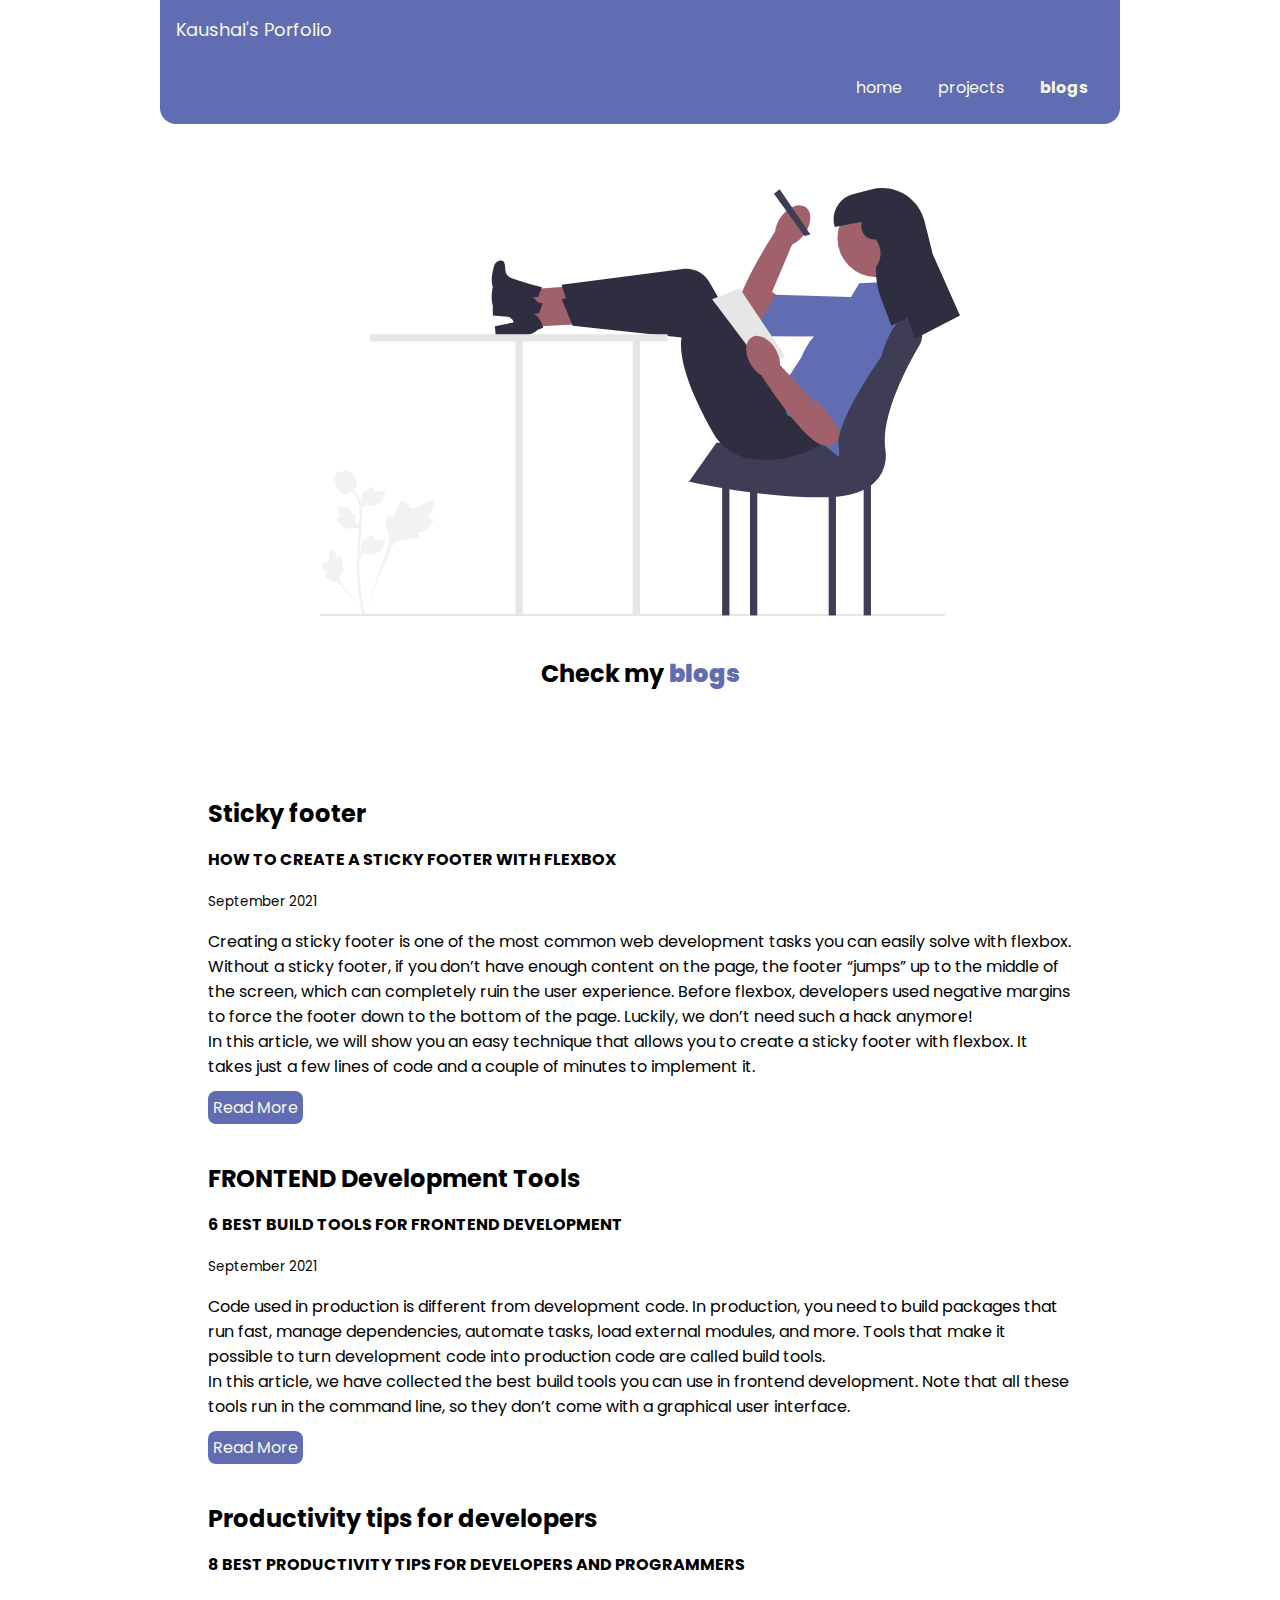
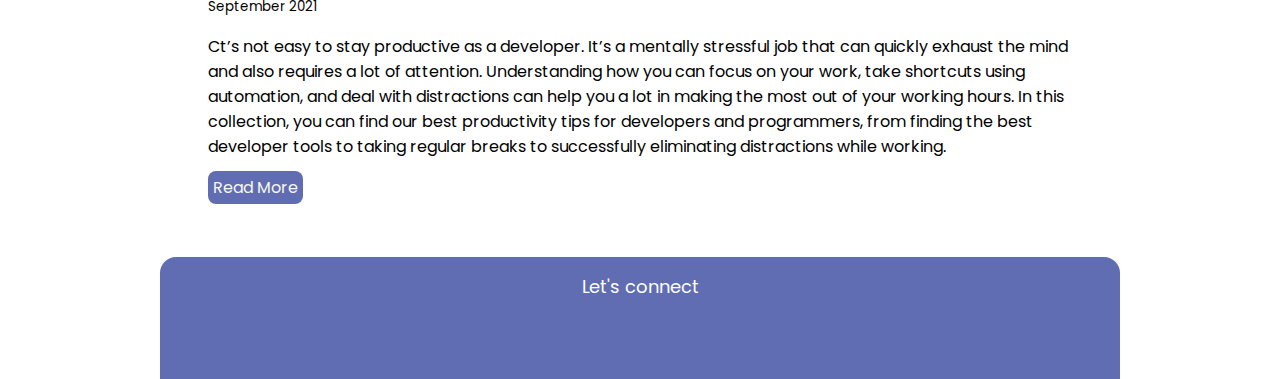
==== blogs.html @ 43d2c3d7 "Initial code" ====
<!DOCTYPE html>
<html lang="en">
<head>
    <meta charset="UTF-8">
    <meta http-equiv="X-UA-Compatible" content="IE=edge">
    <meta name="viewport" content="width=device-width, initial-scale=1.0">
    <link rel="stylesheet" href="/style.css">
    <link rel="stylesheet" href="https://cdnjs.cloudflare.com/ajax/libs/font-awesome/6.2.0/css/all.min.css" integrity="sha512-xh6O/CkQoPOWDdYTDqeRdPCVd1SpvCA9XXcUnZS2FmJNp1coAFzvtCN9BmamE+4aHK8yyUHUSCcJHgXloTyT2A==" crossorigin="anonymous" referrerpolicy="no-referrer" />
    <title>Kaushal | blogs</title>
</head>
<body>
    <nav>
      <div class="brand-text">Kaushal's Porfolio</div>
      <ul class="link-list">
        <li><a href="./index.html">home</a></li>
        <li><a href="./projects.html">projects</a></li>
        <li><a class="active" href="#">blogs</a></li>
      </ul>
    </nav>
    <div class="hero-img-container">
        <div class="hero-img">
          <img src="/images/blogs-hero.svg" alt="" />
        </div>
        <h2>Check my <span class="text-primary">blogs</span></h2>
      </div>
    </header>
<ol reversed class="link-list">
      <li>
        <div class="container container-center">
          <h2>Sticky footer</h2>
          <h4>HOW TO CREATE A STICKY FOOTER WITH FLEXBOX</h4>
          <small>September 2021</small>
          <p>Creating a sticky footer is one of the most common web development tasks you can easily solve with flexbox. Without a sticky footer, if you don’t have enough content on the page, the footer “jumps” up to the middle of the screen, which can completely ruin the user experience. Before flexbox, developers used negative margins to force the footer down to the bottom of the page. Luckily, we don’t need such a hack anymore!
<br>
In this article, we will show you an easy technique that allows you to create a sticky footer with flexbox. It takes just a few lines of code and a couple of minutes to implement it.</p>
          <a class="link link-primary" href="https://www.developerdrive.com/sticky-footer-with-flexbox/">Read More</a>
        </div>
      </li>
      <li>
        <div class="container container-center">
          <h2>FRONTEND Development Tools</h2>
          <h4>6 BEST BUILD TOOLS FOR FRONTEND DEVELOPMENT</h4>
          <small>September 2021</small>
          <p>Code used in production is different from development code. In production, you need to build packages that run fast, manage dependencies, automate tasks, load external modules, and more. Tools that make it possible to turn development code into production code are called build tools.
            <br>
In this article, we have collected the best build tools you can use in frontend development. Note that all these tools run in the command line, so they don’t come with a graphical user interface.</p>
          <a class="link link-primary" href="https://www.developerdrive.com/best-build-tools-frontend-development/">Read More</a>
        </div>
      </li>
  <li>
        <div class="container container-center">
          <h2>Productivity tips for developers</h2>
          <h4>8 BEST PRODUCTIVITY TIPS FOR DEVELOPERS AND PROGRAMMERS</h4>
          <small>September 2021</small>
          <p>Ct’s not easy to stay productive as a developer. It’s a mentally stressful job that can quickly exhaust the mind and also requires a lot of attention. Understanding how you can focus on your work, take shortcuts using automation, and deal with distractions can help you a lot in making the most out of your working hours. In this collection, you can find our best productivity tips for developers and programmers, from finding the best developer tools to taking regular breaks to successfully eliminating distractions while working.
           </p>
          <a  class="link link-primary" href="https://www.developerdrive.com/productivity-tips-for-developers-and-programmers/">Read More</a>
        </div>
      </li>
      </ol>
        <footer>
      <div class="footer-text">Let's connect</div>
      <ul class="link-list">
        <li><a href=""><i class="fa-brands fa-twitter"></i></a></li>
        <li><a href=""><i class="fa-brands fa-github"></i></a></li>
        <li><a href=""><i class="fa-brands fa-linkedin"></i></a></li>
      </ul>
    </footer>
</body>
</html>
---- style.css ----
@import url('https://fonts.googleapis.com/css2?family=Fira+Code:wght@300;400&family=Joan&family=Poppins:wght@400;700&family=Roboto&display=swap');

:root{
    --primary-clr:#606DB2;
    --secondary-clr:#353C62;
    --background-dark:#0A0B12;
    --background-light:#707CBA;
    --text-light-grey:#B7BDDC;
    --text-light:#f7f7e9;
}

*{
    margin:0px;
    padding: 0px;
    box-sizing: border-box;

}
body{
    font-family: 'Poppins', sans-serif;
}
nav{
    margin: 0 auto;
    background-color: var(--primary-clr);
    border-bottom-left-radius: 1rem;
    border-bottom-right-radius: 1rem;
    color: var(--text-light);
    padding-bottom: 0.5rem;
    max-width: 960px;
    width: 85%;
}
.brand-text{
    padding: 1rem;
}
nav .link-list{
    list-style-type: none;
    text-align: right;
    padding: 1rem;
    /* padding-bottom: 1rem; */
}
.link-list li{
    display: inline;
    padding: 1rem;

}
.link-list li a{
    color: var(--text-light);
    text-decoration: none;

}
nav .active{
    font-weight: bold;
}
nav .brand-text{
    /* font-weight: bold; */
    font-size: large;
}

.hero-img-container{
    text-align: center;
    margin:4rem auto;
    

}
.hero-img img{
    width:85%;
    max-width:40rem;
    padding-bottom: 2rem;
}
.text-primary{
    color: var(--primary-clr);
    font-weight: bolder;
}

/* section */
.container{
    padding: 0 2rem;
}
.container-center{
    max-width: 960px;
    margin: auto;
}
section .container{
    text-align: center;
    width: 85%;
    background-color: var(--text-light-grey);
    border-radius: 2rem;
    padding: 1rem;
    margin-bottom: 2rem;
}
section .container p{
    margin-bottom: 2rem;
    margin-top:2rem
}

section .project-section{
    background-color: white;
}

.link{
    text-decoration: none;
    border-radius: 0.5rem;
    padding: 0.3rem 0.3rem;

}
.link-primary{
    background-color: var(--primary-clr);
    color: white;
}
.link-secondary{
    background-color: white;
    color: var(--primary-clr);
    border: 1px solid var(--primary-clr);
}
footer{
    margin: 0 auto;
    background-color: var(--primary-clr);
    text-align: center;
    color: white;
    padding: 1rem;
    max-width: 960px;
    border-top-left-radius: 1rem;
    border-top-right-radius: 1rem;
    width: 85%;

}
footer .link-list{
    text-align: center;
    margin:1rem 0;
}
footer .footer-text {
    /* font-weight: bold; */
    font-size: large;
}
/* .link-list{
    text-align: center;
} */
ol {
    padding: 2rem;
    padding-top:0;
}
ol li .container *{
    margin: 1rem;
}
ol .container-center .link-secondary{
    color: var(--primary-clr);
}
footer li a i{
    color: white;
    font-size: 1.3rem;
}
footer li a i:hover{
    transform: scale(1.5);
}
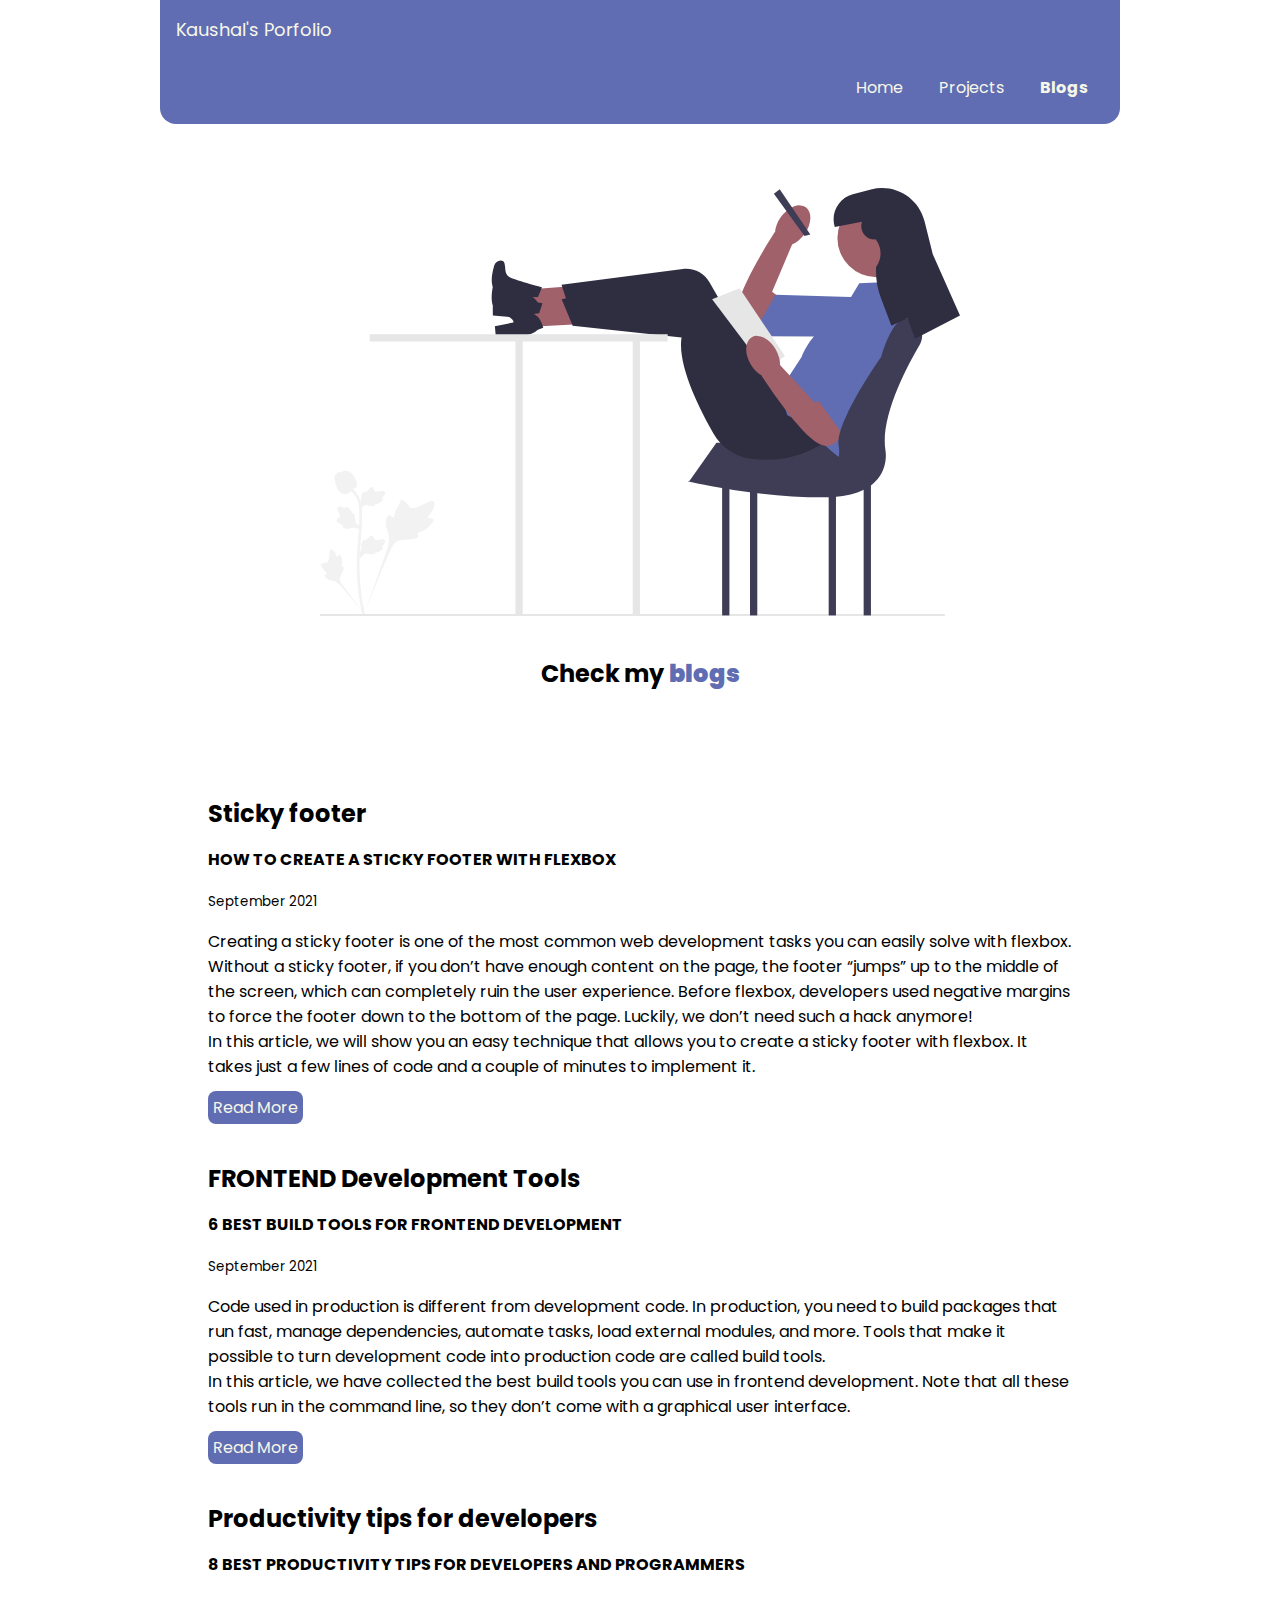
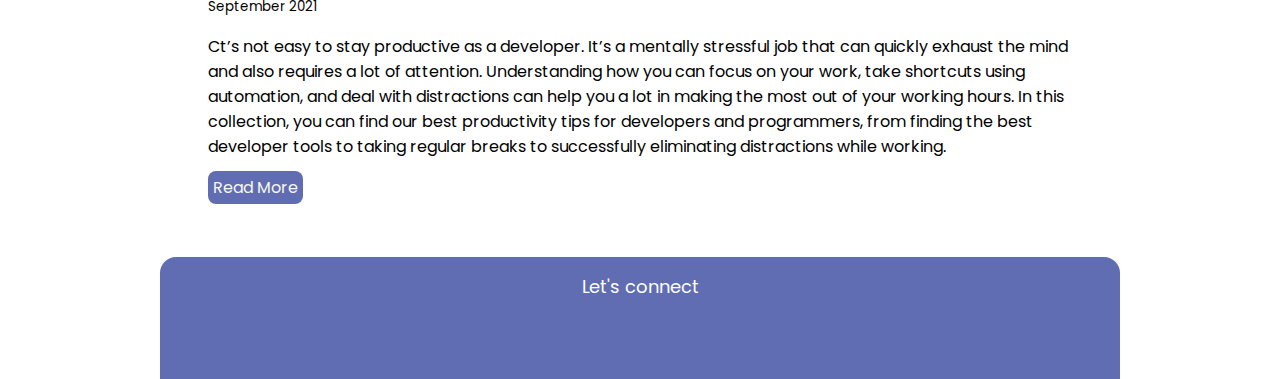
==== commit c46c5ed2: "refactor and new additions - refactored code of home and project section - added readme file" ====
--- a/blogs.html
+++ b/blogs.html
@@ -6,15 +6,15 @@
     <meta name="viewport" content="width=device-width, initial-scale=1.0">
     <link rel="stylesheet" href="/style.css">
     <link rel="stylesheet" href="https://cdnjs.cloudflare.com/ajax/libs/font-awesome/6.2.0/css/all.min.css" integrity="sha512-xh6O/CkQoPOWDdYTDqeRdPCVd1SpvCA9XXcUnZS2FmJNp1coAFzvtCN9BmamE+4aHK8yyUHUSCcJHgXloTyT2A==" crossorigin="anonymous" referrerpolicy="no-referrer" />
-    <title>Kaushal | blogs</title>
+    <title>Kaushal | Blogs</title>
 </head>
 <body>
     <nav>
       <div class="brand-text">Kaushal's Porfolio</div>
       <ul class="link-list">
-        <li><a href="./index.html">home</a></li>
-        <li><a href="./projects.html">projects</a></li>
-        <li><a class="active" href="#">blogs</a></li>
+        <li><a href="./index.html">Home</a></li>
+        <li><a href="./projects.html">Projects</a></li>
+        <li><a class="active" href="#">Blogs</a></li>
       </ul>
     </nav>
     <div class="hero-img-container">
@@ -61,9 +61,23 @@
         <footer>
       <div class="footer-text">Let's connect</div>
       <ul class="link-list">
-        <li><a href=""><i class="fa-brands fa-twitter"></i></a></li>
-        <li><a href=""><i class="fa-brands fa-github"></i></a></li>
-        <li><a href=""><i class="fa-brands fa-linkedin"></i></a></li>
+        <li>
+            <a href="https://twitter.com/Kaushal53362050" target="_blank"
+              ><i class="fa-brands fa-twitter"></i
+            ></a>
+          </li>
+          <li>
+            <a href="https://github.com/kaushal95" target="_blank"
+              ><i class="fa-brands fa-github"></i
+            ></a>
+          </li>
+          <li>
+            <a
+              href="https://www.linkedin.com/in/kaushal-kumar-019952170"
+              target="_blank"
+              ><i class="fa-brands fa-linkedin"></i
+            ></a>
+          </li>
       </ul>
     </footer>
 </body>
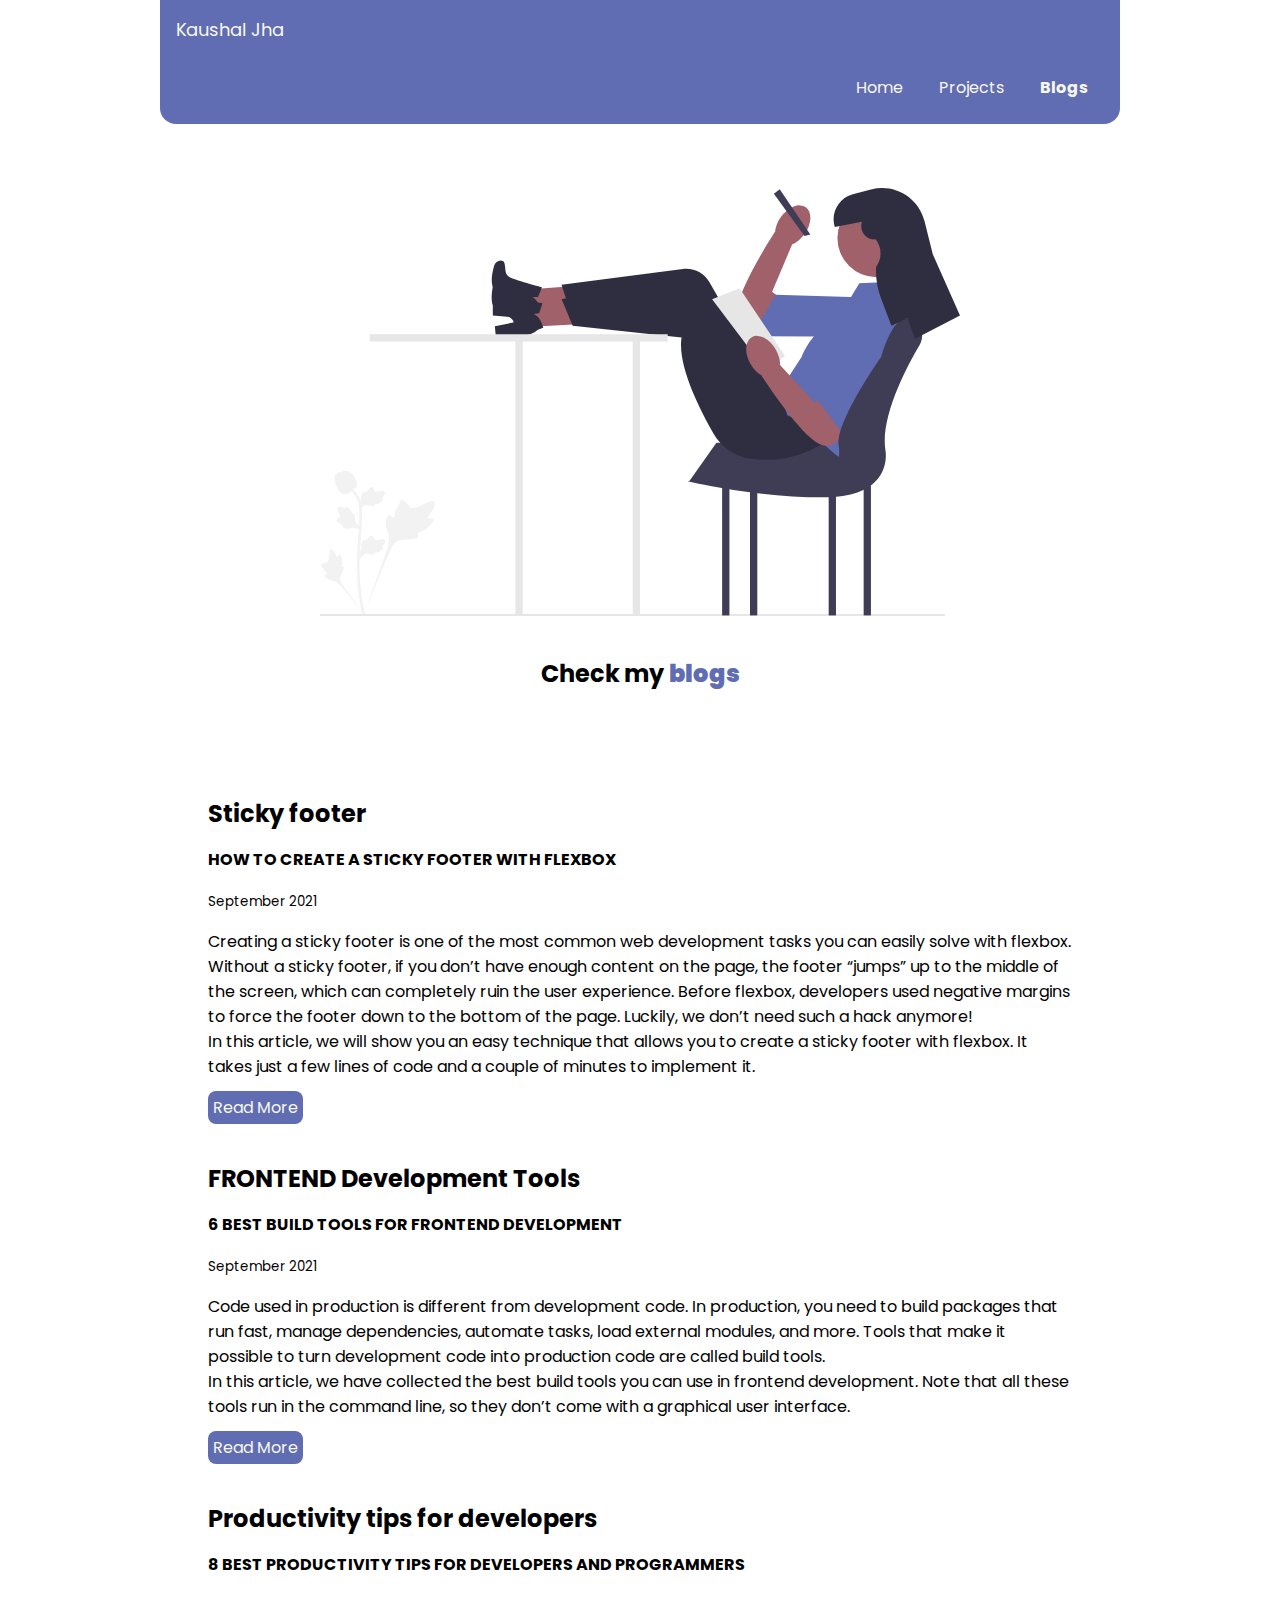
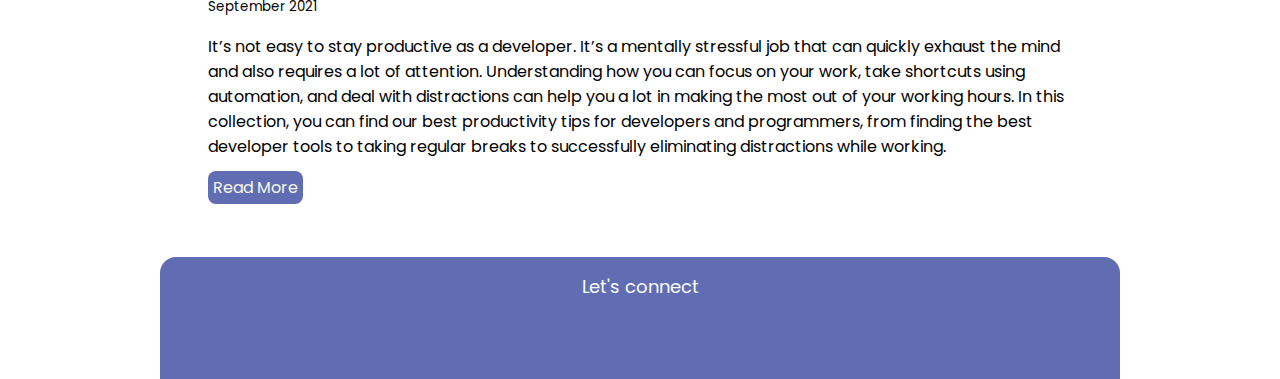
==== commit 80c0d6e4: "refactor and typo fixes" ====
--- a/blogs.html
+++ b/blogs.html
@@ -10,7 +10,7 @@
 </head>
 <body>
     <nav>
-      <div class="brand-text">Kaushal's Porfolio</div>
+      <div class="brand-text">Kaushal Jha</div>
       <ul class="link-list">
         <li><a href="./index.html">Home</a></li>
         <li><a href="./projects.html">Projects</a></li>
@@ -52,7 +52,7 @@
           <h2>Productivity tips for developers</h2>
           <h4>8 BEST PRODUCTIVITY TIPS FOR DEVELOPERS AND PROGRAMMERS</h4>
           <small>September 2021</small>
-          <p>Ct’s not easy to stay productive as a developer. It’s a mentally stressful job that can quickly exhaust the mind and also requires a lot of attention. Understanding how you can focus on your work, take shortcuts using automation, and deal with distractions can help you a lot in making the most out of your working hours. In this collection, you can find our best productivity tips for developers and programmers, from finding the best developer tools to taking regular breaks to successfully eliminating distractions while working.
+          <p>It’s not easy to stay productive as a developer. It’s a mentally stressful job that can quickly exhaust the mind and also requires a lot of attention. Understanding how you can focus on your work, take shortcuts using automation, and deal with distractions can help you a lot in making the most out of your working hours. In this collection, you can find our best productivity tips for developers and programmers, from finding the best developer tools to taking regular breaks to successfully eliminating distractions while working.
            </p>
           <a  class="link link-primary" href="https://www.developerdrive.com/productivity-tips-for-developers-and-programmers/">Read More</a>
         </div>
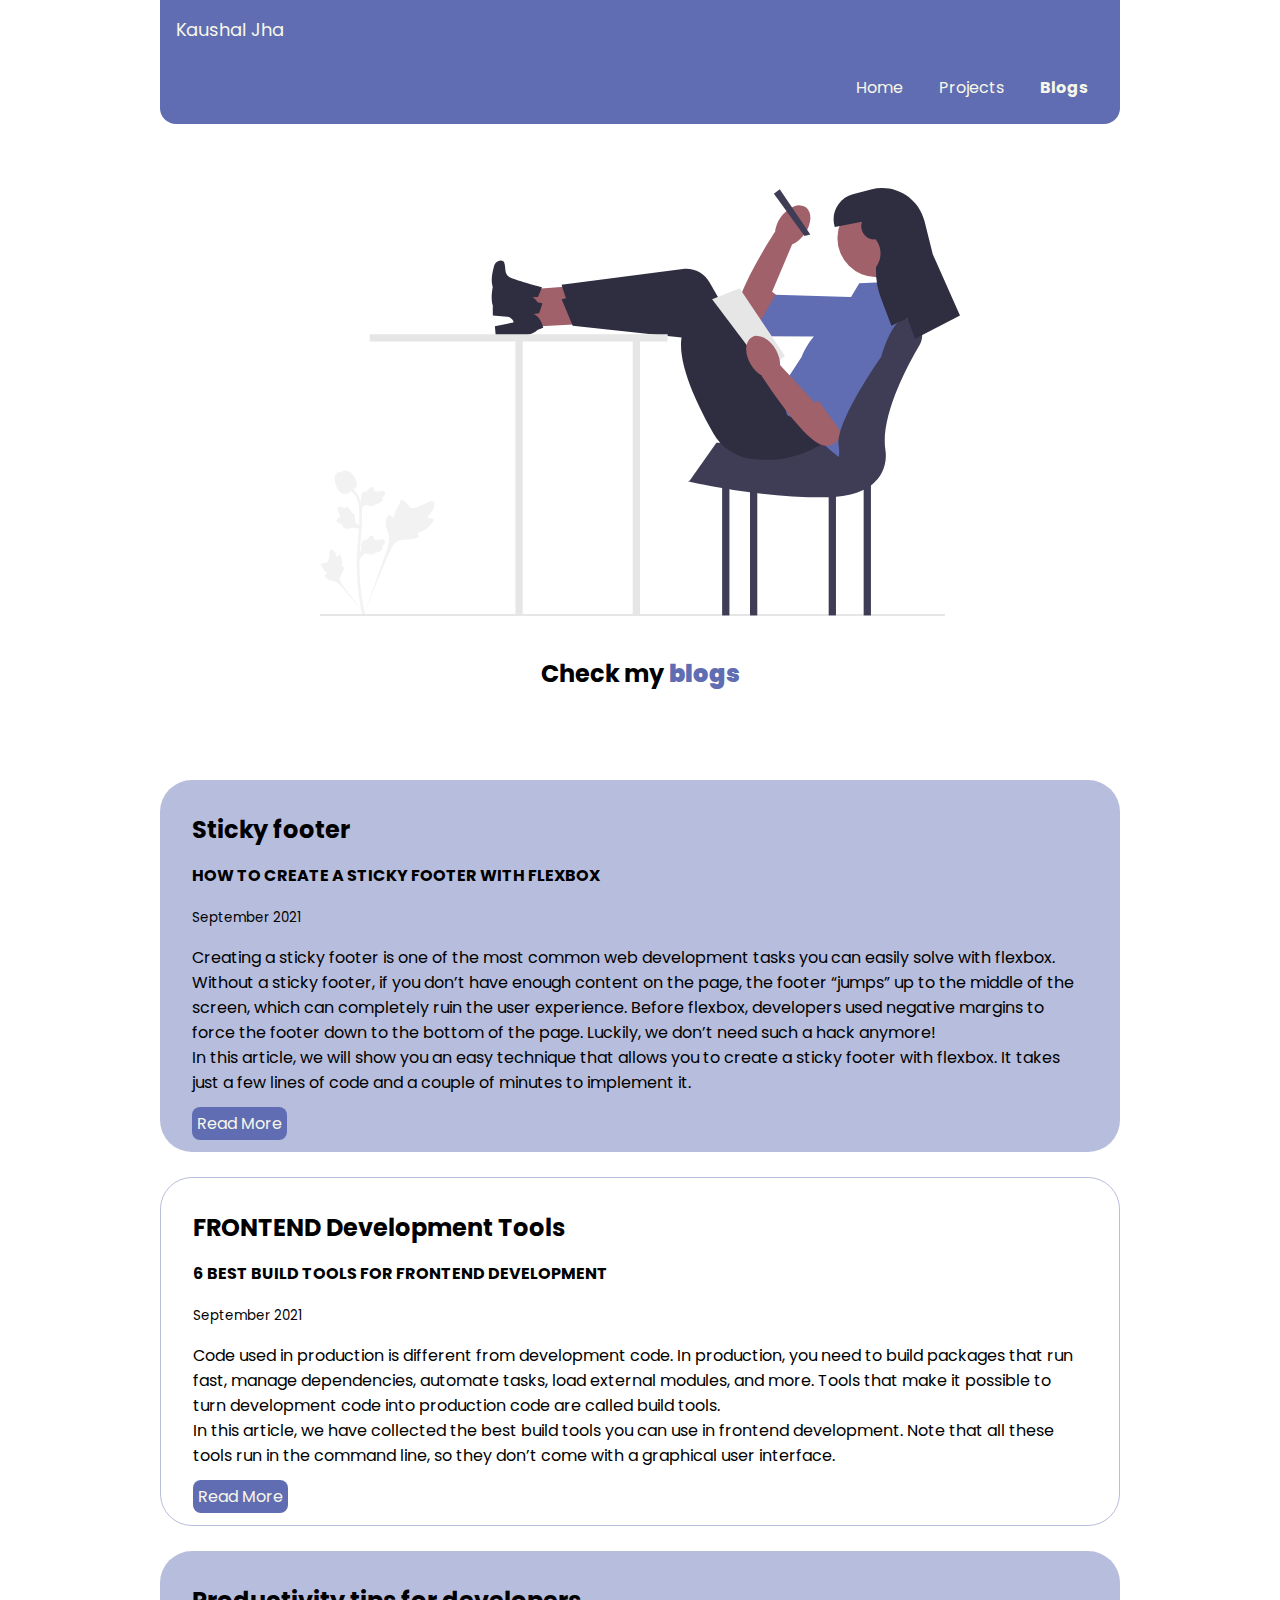
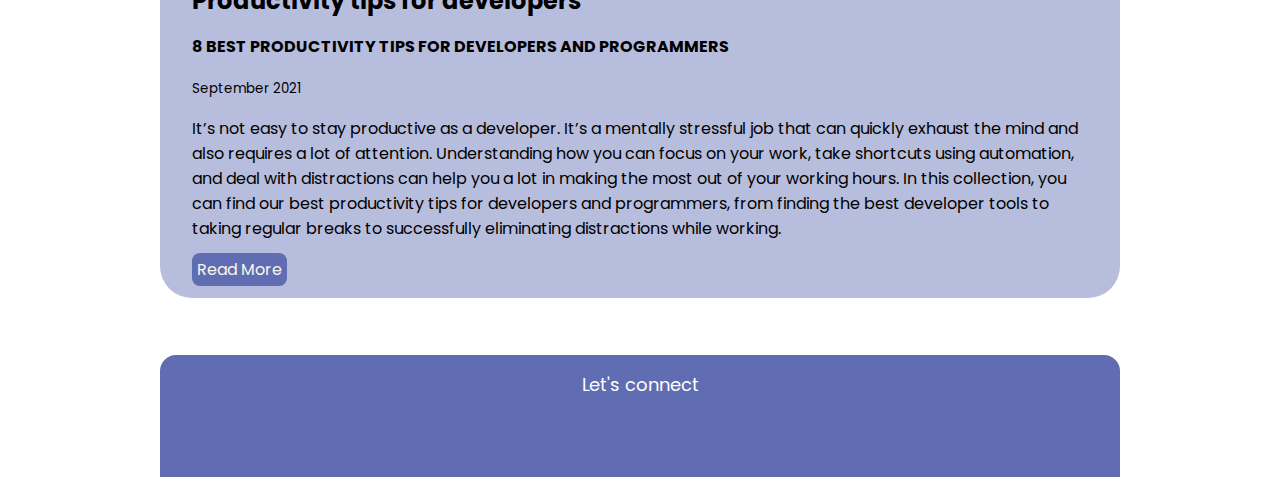
==== commit fcfbd199: "refactor style-separator-shade added" ====
--- a/blogs.html
+++ b/blogs.html
@@ -26,7 +26,7 @@
     </header>
 <ol reversed class="link-list">
       <li>
-        <div class="container container-center">
+        <div class="container container-center dark-shade">
           <h2>Sticky footer</h2>
           <h4>HOW TO CREATE A STICKY FOOTER WITH FLEXBOX</h4>
           <small>September 2021</small>
@@ -37,7 +37,7 @@
         </div>
       </li>
       <li>
-        <div class="container container-center">
+        <div class="container container-center light-shade">
           <h2>FRONTEND Development Tools</h2>
           <h4>6 BEST BUILD TOOLS FOR FRONTEND DEVELOPMENT</h4>
           <small>September 2021</small>
@@ -48,7 +48,7 @@
         </div>
       </li>
   <li>
-        <div class="container container-center">
+        <div class="container container-center dark-shade">
           <h2>Productivity tips for developers</h2>
           <h4>8 BEST PRODUCTIVITY TIPS FOR DEVELOPERS AND PROGRAMMERS</h4>
           <small>September 2021</small>
--- a/style.css
+++ b/style.css
@@ -91,8 +91,19 @@
     margin-bottom: 2rem;
     margin-top:2rem
 }
-
+.dark-shade{
+    background-color: var(--text-light-grey);
+    padding: 1rem;
+    border-radius: 2rem;
+}
+.light-shade{
+    border:1px solid var(--text-light-grey);
+    padding: 1rem;
+    border-radius: 2rem;
+}
 section .project-section{
+    border: 1px solid var(--text-light-grey);
+        border-radius: 2rem;
     background-color: white;
 }
 
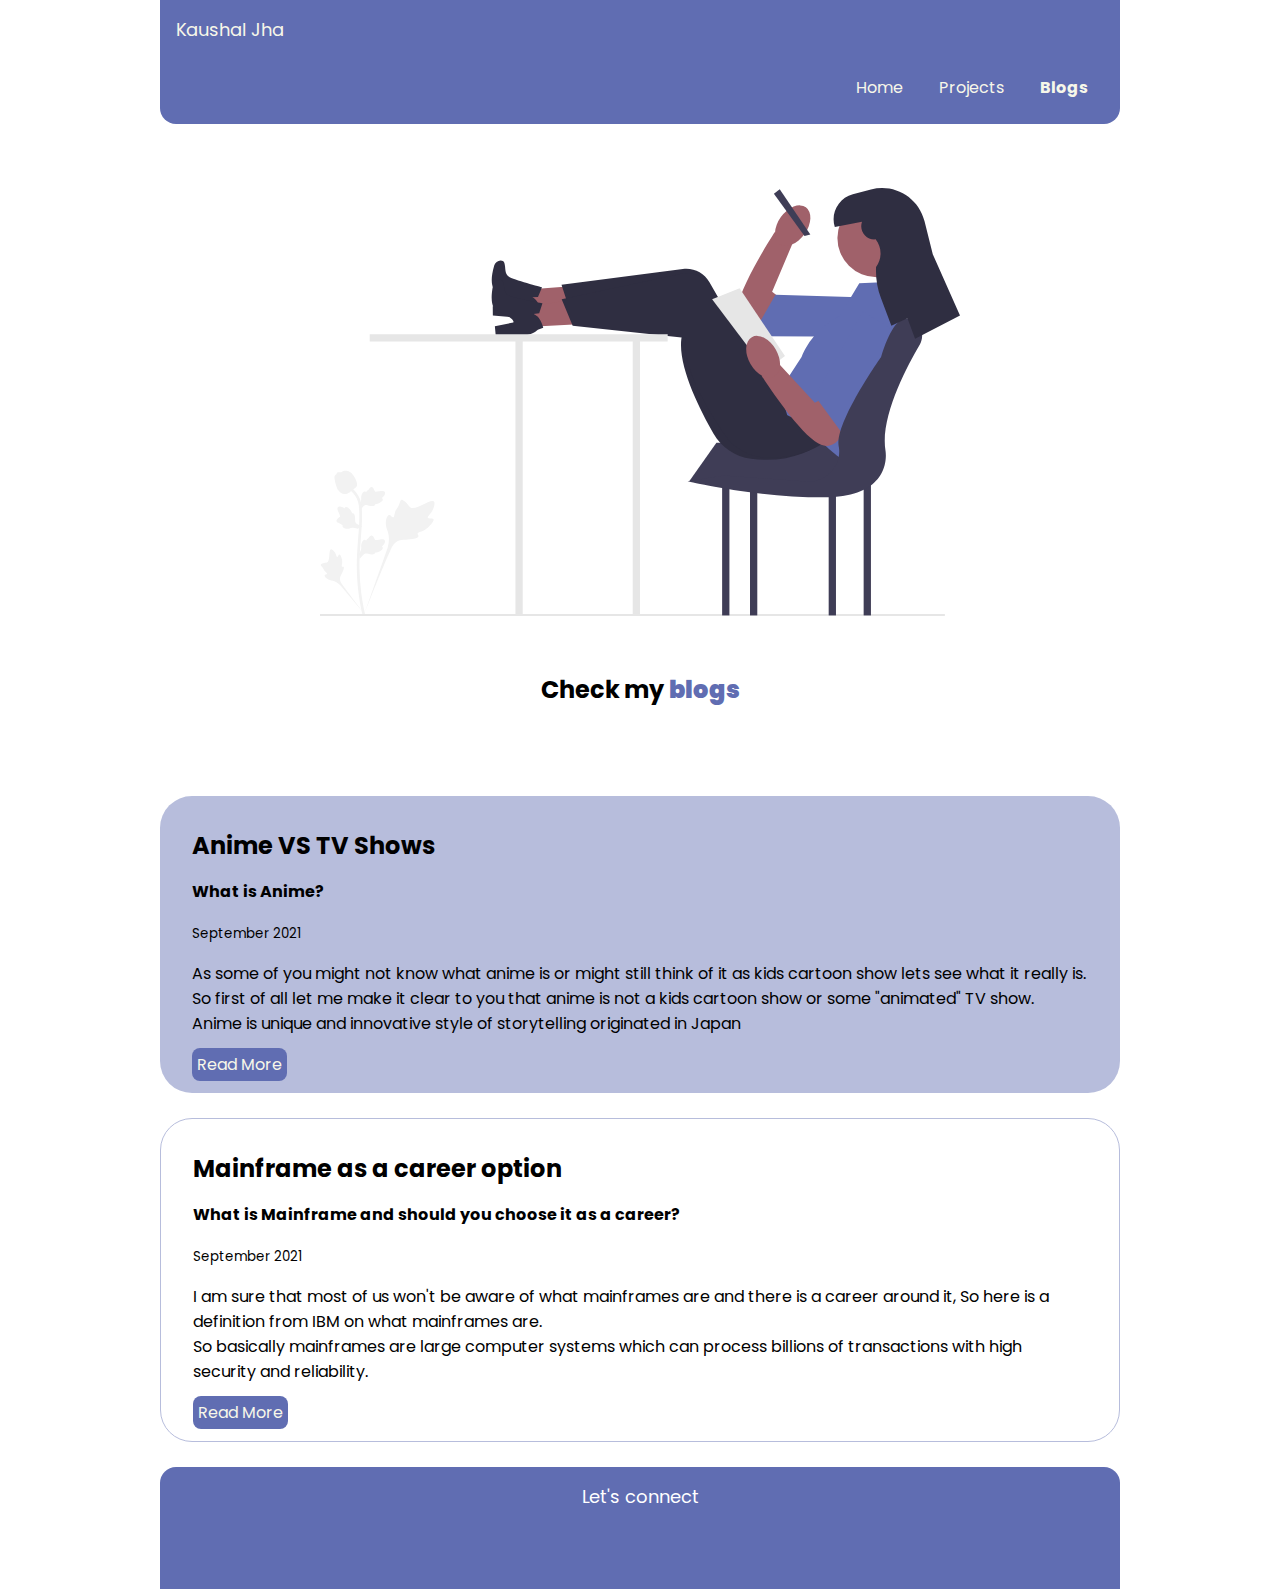
==== commit 87cac044: "blog page & css alignment - Added blog page and blogs - Added CSS alignment for container" ====
--- a/blogs.html
+++ b/blogs.html
@@ -1,14 +1,39 @@
 <!DOCTYPE html>
 <html lang="en">
-<head>
-    <meta charset="UTF-8">
-    <meta http-equiv="X-UA-Compatible" content="IE=edge">
-    <meta name="viewport" content="width=device-width, initial-scale=1.0">
-    <link rel="stylesheet" href="/style.css">
-    <link rel="stylesheet" href="https://cdnjs.cloudflare.com/ajax/libs/font-awesome/6.2.0/css/all.min.css" integrity="sha512-xh6O/CkQoPOWDdYTDqeRdPCVd1SpvCA9XXcUnZS2FmJNp1coAFzvtCN9BmamE+4aHK8yyUHUSCcJHgXloTyT2A==" crossorigin="anonymous" referrerpolicy="no-referrer" />
+  <head>
+    <meta charset="UTF-8" />
+    <meta http-equiv="X-UA-Compatible" content="IE=edge" />
+    <meta name="viewport" content="width=device-width, initial-scale=1.0" />
+    <meta name="keyword" content="portfolio, full Stack,front end, developer" />
+    <link
+      rel="apple-touch-icon"
+      sizes="180x180"
+      href="/favicon_io/apple-touch-icon.png"
+    />
+    <link
+      rel="icon"
+      type="image/png"
+      sizes="32x32"
+      href="/favicon_io/favicon-32x32.png"
+    />
+    <link
+      rel="icon"
+      type="image/png"
+      sizes="16x16"
+      href="/favicon_io/favicon-16x16.png"
+    />
+    <link rel="manifest" href="/favicon_io/site.webmanifest" />
+    <link rel="stylesheet" href="/style.css" />
+    <link
+      rel="stylesheet"
+      href="https://cdnjs.cloudflare.com/ajax/libs/font-awesome/6.2.0/css/all.min.css"
+      integrity="sha512-xh6O/CkQoPOWDdYTDqeRdPCVd1SpvCA9XXcUnZS2FmJNp1coAFzvtCN9BmamE+4aHK8yyUHUSCcJHgXloTyT2A=="
+      crossorigin="anonymous"
+      referrerpolicy="no-referrer"
+    />
     <title>Kaushal | Blogs</title>
-</head>
-<body>
+  </head>
+  <body>
     <nav>
       <div class="brand-text">Kaushal Jha</div>
       <ul class="link-list">
@@ -17,68 +42,82 @@
         <li><a class="active" href="#">Blogs</a></li>
       </ul>
     </nav>
-    <div class="hero-img-container">
-        <div class="hero-img">
-          <img src="/images/blogs-hero.svg" alt="" />
-        </div>
-        <h2>Check my <span class="text-primary">blogs</span></h2>
+    <header class="hero-img-container">
+      <div class="hero-img">
+        <img src="/images/blogs-hero.svg" alt="" />
       </div>
+      <h2>Check my <span class="text-primary">blogs</span></h2>
     </header>
-<ol reversed class="link-list">
+    <ol reversed class="link-list">
       <li>
         <div class="container container-center dark-shade">
-          <h2>Sticky footer</h2>
-          <h4>HOW TO CREATE A STICKY FOOTER WITH FLEXBOX</h4>
+          <h2>Anime VS TV Shows</h2>
+          <h4>What is Anime?</h4>
           <small>September 2021</small>
-          <p>Creating a sticky footer is one of the most common web development tasks you can easily solve with flexbox. Without a sticky footer, if you don’t have enough content on the page, the footer “jumps” up to the middle of the screen, which can completely ruin the user experience. Before flexbox, developers used negative margins to force the footer down to the bottom of the page. Luckily, we don’t need such a hack anymore!
-<br>
-In this article, we will show you an easy technique that allows you to create a sticky footer with flexbox. It takes just a few lines of code and a couple of minutes to implement it.</p>
-          <a class="link link-primary" href="https://www.developerdrive.com/sticky-footer-with-flexbox/">Read More</a>
+          <p>
+            As some of you might not know what anime is or might still think of
+            it as kids cartoon show lets see what it really is.
+            <br />
+
+            So first of all let me make it clear to you that anime is not a kids
+            cartoon show or some "animated" TV show.
+            <br />
+            Anime is unique and innovative style of storytelling originated in
+            Japan
+          </p>
+          <a
+            class="link link-primary"
+            href="/BlogAnimeVsTvShows.html"
+            target="_blank"
+            >Read More</a
+          >
         </div>
       </li>
       <li>
         <div class="container container-center light-shade">
-          <h2>FRONTEND Development Tools</h2>
-          <h4>6 BEST BUILD TOOLS FOR FRONTEND DEVELOPMENT</h4>
+          <h2>Mainframe as a career option</h2>
+          <h4>What is Mainframe and should you choose it as a career?</h4>
           <small>September 2021</small>
-          <p>Code used in production is different from development code. In production, you need to build packages that run fast, manage dependencies, automate tasks, load external modules, and more. Tools that make it possible to turn development code into production code are called build tools.
-            <br>
-In this article, we have collected the best build tools you can use in frontend development. Note that all these tools run in the command line, so they don’t come with a graphical user interface.</p>
-          <a class="link link-primary" href="https://www.developerdrive.com/best-build-tools-frontend-development/">Read More</a>
+          <p>
+            I am sure that most of us won't be aware of what mainframes are and
+            there is a career around it, So here is a definition from IBM on
+            what mainframes are.
+
+            <br />
+            So basically mainframes are large computer systems which can process
+            billions of transactions with high security and reliability.
+            <br />
+          </p>
+          <a
+            class="link link-primary"
+            href="https://kaushaljha.hashnode.dev/mainframe-as-a-career-option"
+            target="_blank"
+            >Read More</a
+          >
         </div>
       </li>
-  <li>
-        <div class="container container-center dark-shade">
-          <h2>Productivity tips for developers</h2>
-          <h4>8 BEST PRODUCTIVITY TIPS FOR DEVELOPERS AND PROGRAMMERS</h4>
-          <small>September 2021</small>
-          <p>It’s not easy to stay productive as a developer. It’s a mentally stressful job that can quickly exhaust the mind and also requires a lot of attention. Understanding how you can focus on your work, take shortcuts using automation, and deal with distractions can help you a lot in making the most out of your working hours. In this collection, you can find our best productivity tips for developers and programmers, from finding the best developer tools to taking regular breaks to successfully eliminating distractions while working.
-           </p>
-          <a  class="link link-primary" href="https://www.developerdrive.com/productivity-tips-for-developers-and-programmers/">Read More</a>
-        </div>
-      </li>
-      </ol>
-        <footer>
+    </ol>
+    <footer>
       <div class="footer-text">Let's connect</div>
       <ul class="link-list">
         <li>
-            <a href="https://twitter.com/Kaushal53362050" target="_blank"
-              ><i class="fa-brands fa-twitter"></i
-            ></a>
-          </li>
-          <li>
-            <a href="https://github.com/kaushal95" target="_blank"
-              ><i class="fa-brands fa-github"></i
-            ></a>
-          </li>
-          <li>
-            <a
-              href="https://www.linkedin.com/in/kaushal-kumar-019952170"
-              target="_blank"
-              ><i class="fa-brands fa-linkedin"></i
-            ></a>
-          </li>
+          <a href="https://twitter.com/Kaushal53362050" target="_blank"
+            ><i class="fa-brands fa-twitter"></i
+          ></a>
+        </li>
+        <li>
+          <a href="https://github.com/kaushal95" target="_blank"
+            ><i class="fa-brands fa-github"></i
+          ></a>
+        </li>
+        <li>
+          <a
+            href="https://www.linkedin.com/in/kaushal-kumar-019952170"
+            target="_blank"
+            ><i class="fa-brands fa-linkedin"></i
+          ></a>
+        </li>
       </ul>
     </footer>
-</body>
-</html>+  </body>
+</html>
--- a/style.css
+++ b/style.css
@@ -18,6 +18,7 @@
 body{
     font-family: 'Poppins', sans-serif;
 }
+/* nav */
 nav{
     margin: 0 auto;
     background-color: var(--primary-clr);
@@ -55,6 +56,7 @@
     font-size: large;
 }
 
+/* main hero */
 .hero-img-container{
     text-align: center;
     margin:4rem auto;
@@ -96,6 +98,7 @@
     padding: 1rem;
     border-radius: 2rem;
 }
+
 .light-shade{
     border:1px solid var(--text-light-grey);
     padding: 1rem;
@@ -103,7 +106,7 @@
 }
 section .project-section{
     border: 1px solid var(--text-light-grey);
-        border-radius: 2rem;
+    border-radius: 2rem;
     background-color: white;
 }
 
@@ -122,6 +125,8 @@
     color: var(--primary-clr);
     border: 1px solid var(--primary-clr);
 }
+
+/* footer */
 footer{
     margin: 0 auto;
     background-color: var(--primary-clr);
@@ -142,12 +147,13 @@
     /* font-weight: bold; */
     font-size: large;
 }
-/* .link-list{
-    text-align: center;
-} */
+/* projects page */
 ol {
-    padding: 2rem;
+    /* padding: 2rem; */ 
     padding-top:0;
+}
+ol .container{
+    width:85%
 }
 ol li .container *{
     margin: 1rem;
@@ -163,5 +169,32 @@
     transform: scale(1.5);
 }
 
-
-
+@media screen and (min-width:1200px) {
+    ol .container {
+            width: auto;
+        }
+}
+
+/* single blog */
+
+.single-blog{
+    margin: 0 auto;
+    width: 85%;
+    max-width: 960px;
+    margin-bottom: 2rem;
+}
+.single-blog li  li{
+    /* list-style-type: disc; */
+    text-indent: 10%;
+    list-style-type: none;
+}
+
+h2,h3,h4{
+    margin: 1rem 0;
+}
+p{
+    margin: 0.5rem;
+}
+
+
+
